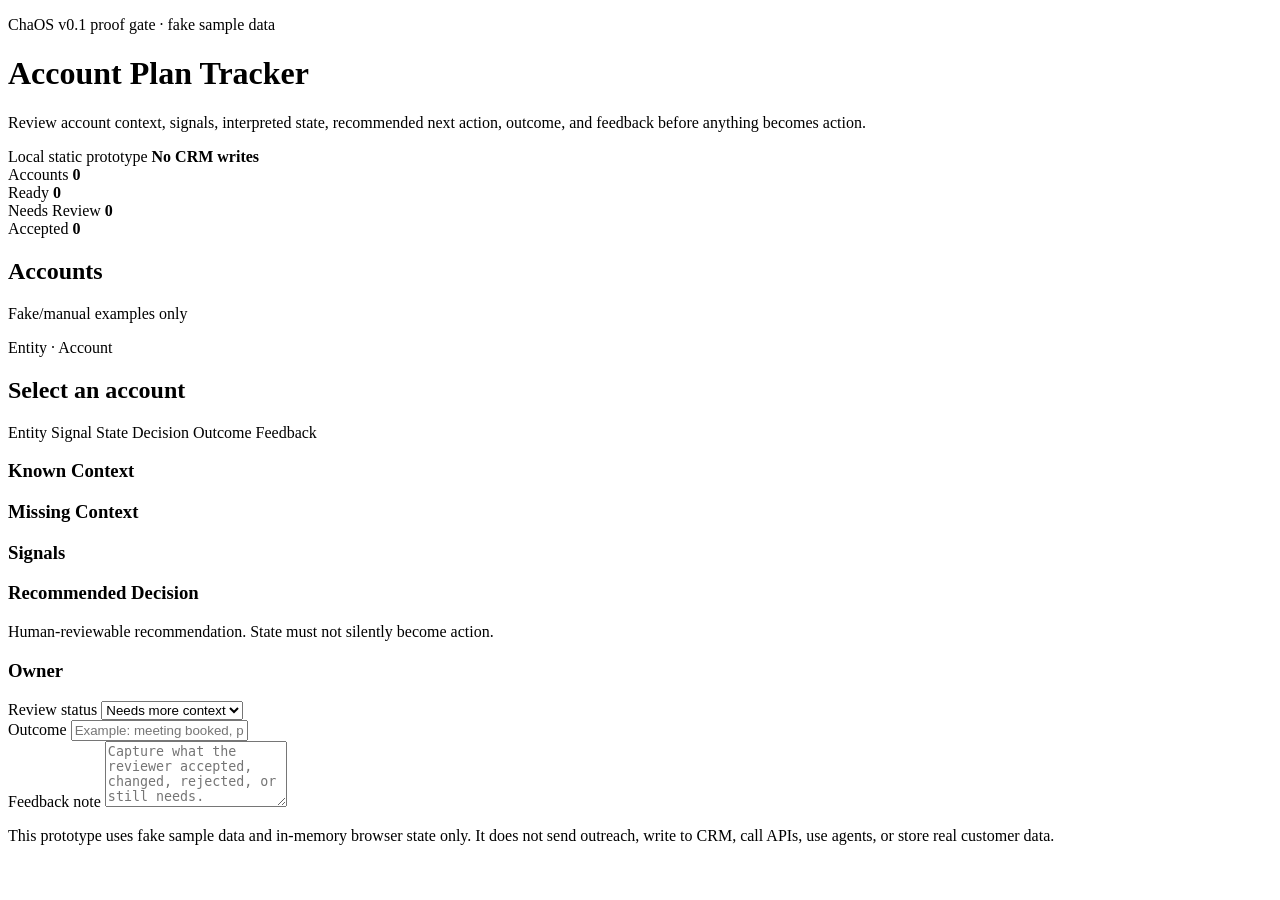
==== examples/proof-gates/account-plan-tracker/static-prototype/index.html @ 9bb61507 "Add Account Plan Tracker static prototype shell" ====
<!doctype html>
<html lang="en">
<head>
  <meta charset="utf-8">
  <meta name="viewport" content="width=device-width, initial-scale=1">
  <title>Account Plan Tracker Proof Prototype</title>
  <link rel="stylesheet" href="styles.css">
</head>
<body>
  <header class="topbar">
    <div>
      <p class="eyebrow">ChaOS v0.1 proof gate · fake sample data</p>
      <h1>Account Plan Tracker</h1>
      <p class="lede">Review account context, signals, interpreted state, recommended next action, outcome, and feedback before anything becomes action.</p>
    </div>
    <div class="proof-badge" aria-label="Prototype boundary">
      <span>Local static prototype</span>
      <strong>No CRM writes</strong>
    </div>
  </header>

  <main class="app-shell">
    <section class="summary-grid" aria-label="Account summary">
      <article class="summary-card">
        <span class="summary-label">Accounts</span>
        <strong id="accountCount">0</strong>
      </article>
      <article class="summary-card">
        <span class="summary-label">Ready</span>
        <strong id="readyCount">0</strong>
      </article>
      <article class="summary-card">
        <span class="summary-label">Needs Review</span>
        <strong id="reviewCount">0</strong>
      </article>
      <article class="summary-card">
        <span class="summary-label">Accepted</span>
        <strong id="acceptedCount">0</strong>
      </article>
    </section>

    <section class="workspace">
      <aside class="account-list" aria-label="Fake account list">
        <div class="section-heading">
          <h2>Accounts</h2>
          <p>Fake/manual examples only</p>
        </div>
        <div id="accountCards" class="account-cards"></div>
      </aside>

      <section class="detail-panel" aria-live="polite">
        <div class="detail-header">
          <div>
            <p class="eyebrow">Entity · Account</p>
            <h2 id="detailName">Select an account</h2>
            <p id="detailSegment" class="muted"></p>
          </div>
          <span id="detailState" class="state-pill"></span>
        </div>

        <div class="semantic-strip" aria-label="ChaOS semantic model">
          <span>Entity</span>
          <span>Signal</span>
          <span>State</span>
          <span>Decision</span>
          <span>Outcome</span>
          <span>Feedback</span>
        </div>

        <div class="detail-grid">
          <article class="panel-card">
            <h3>Known Context</h3>
            <ul id="knownContext"></ul>
          </article>
          <article class="panel-card warning-card">
            <h3>Missing Context</h3>
            <ul id="missingContext"></ul>
          </article>
          <article class="panel-card wide-card">
            <h3>Signals</h3>
            <div id="signals" class="signal-list"></div>
          </article>
          <article class="panel-card">
            <h3>Recommended Decision</h3>
            <p id="decision" class="decision-text"></p>
            <p class="guardrail">Human-reviewable recommendation. State must not silently become action.</p>
          </article>
          <article class="panel-card">
            <h3>Owner</h3>
            <p id="owner" class="owner-text"></p>
          </article>
        </div>

        <form class="review-form" id="reviewForm">
          <div class="form-row">
            <label for="reviewStatus">Review status</label>
            <select id="reviewStatus" name="reviewStatus">
              <option>Needs more context</option>
              <option>Accepted</option>
              <option>Revised</option>
              <option>Rejected</option>
              <option>Completed</option>
            </select>
          </div>
          <div class="form-row">
            <label for="outcome">Outcome</label>
            <input id="outcome" name="outcome" type="text" placeholder="Example: meeting booked, plan revised, no action yet">
          </div>
          <div class="form-row full-row">
            <label for="feedback">Feedback note</label>
            <textarea id="feedback" name="feedback" rows="4" placeholder="Capture what the reviewer accepted, changed, rejected, or still needs."></textarea>
          </div>
        </form>
      </section>
    </section>
  </main>

  <footer class="footer-note">
    <p>This prototype uses fake sample data and in-memory browser state only. It does not send outreach, write to CRM, call APIs, use agents, or store real customer data.</p>
  </footer>

  <script src="sample-data.js"></script>
  <script src="app.js"></script>
</body>
</html>
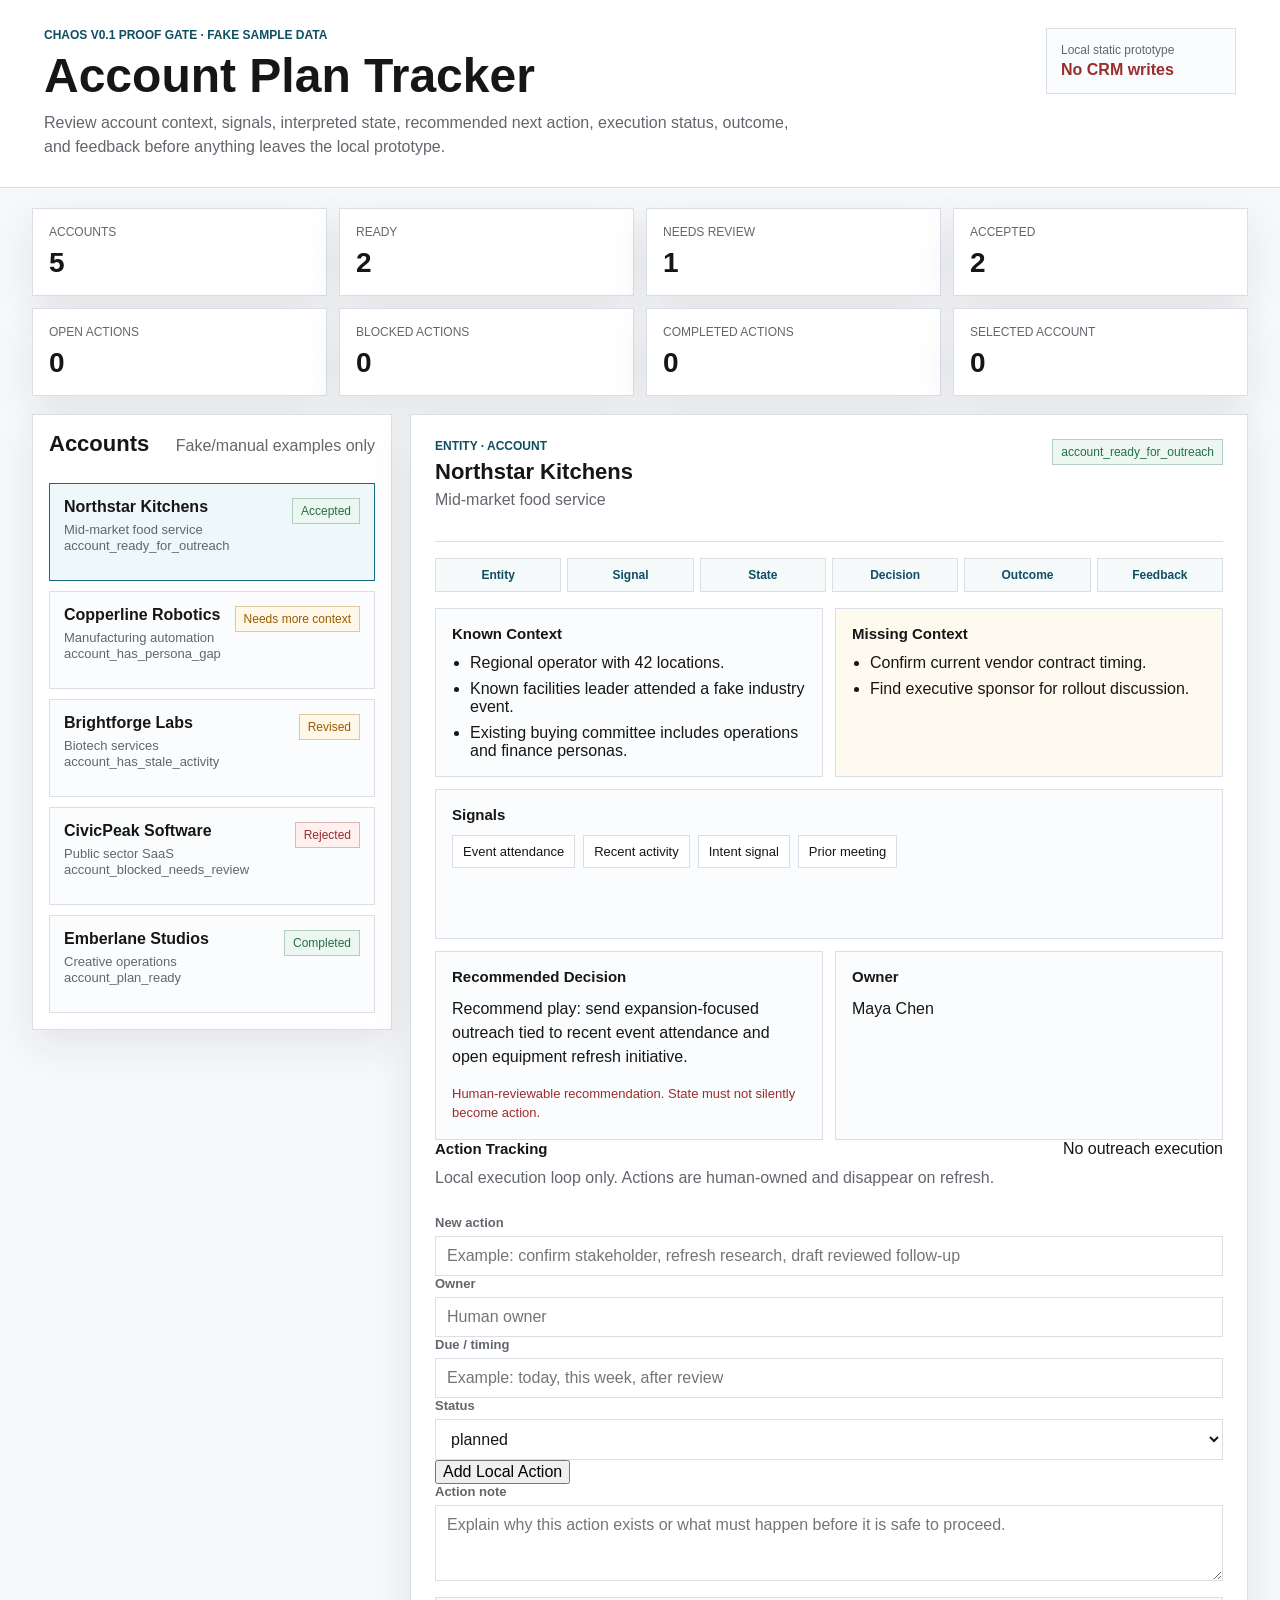
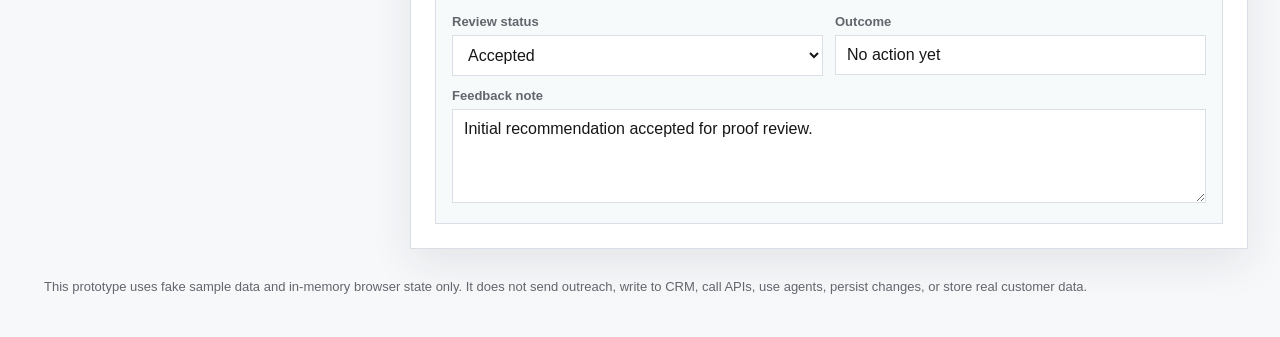
==== commit 8df27391: "Add action tracking UI loop" ====
--- a/examples/proof-gates/account-plan-tracker/static-prototype/index.html
+++ b/examples/proof-gates/account-plan-tracker/static-prototype/index.html
@@ -11,7 +11,7 @@
     <div>
       <p class="eyebrow">ChaOS v0.1 proof gate · fake sample data</p>
       <h1>Account Plan Tracker</h1>
-      <p class="lede">Review account context, signals, interpreted state, recommended next action, outcome, and feedback before anything becomes action.</p>
+      <p class="lede">Review account context, signals, interpreted state, recommended next action, execution status, outcome, and feedback before anything leaves the local prototype.</p>
     </div>
     <div class="proof-badge" aria-label="Prototype boundary">
       <span>Local static prototype</span>
@@ -36,6 +36,22 @@
       <article class="summary-card">
         <span class="summary-label">Accepted</span>
         <strong id="acceptedCount">0</strong>
+      </article>
+      <article class="summary-card">
+        <span class="summary-label">Open Actions</span>
+        <strong id="openActionCount">0</strong>
+      </article>
+      <article class="summary-card">
+        <span class="summary-label">Blocked Actions</span>
+        <strong id="blockedActionCount">0</strong>
+      </article>
+      <article class="summary-card">
+        <span class="summary-label">Completed Actions</span>
+        <strong id="completedActionCount">0</strong>
+      </article>
+      <article class="summary-card">
+        <span class="summary-label">Selected Account</span>
+        <strong id="selectedActionCount">0</strong>
       </article>
     </section>
 
@@ -91,6 +107,50 @@
           </article>
         </div>
 
+        <section class="action-panel" aria-label="Local action tracking">
+          <div class="section-heading action-heading">
+            <div>
+              <h3>Action Tracking</h3>
+              <p>Local execution loop only. Actions are human-owned and disappear on refresh.</p>
+            </div>
+            <span class="action-boundary">No outreach execution</span>
+          </div>
+
+          <div id="actionList" class="action-list"></div>
+
+          <form class="action-form" id="actionForm">
+            <div class="form-row full-row">
+              <label for="actionTitle">New action</label>
+              <input id="actionTitle" name="actionTitle" type="text" placeholder="Example: confirm stakeholder, refresh research, draft reviewed follow-up">
+            </div>
+            <div class="form-row">
+              <label for="actionOwner">Owner</label>
+              <input id="actionOwner" name="actionOwner" type="text" placeholder="Human owner">
+            </div>
+            <div class="form-row">
+              <label for="actionDue">Due / timing</label>
+              <input id="actionDue" name="actionDue" type="text" placeholder="Example: today, this week, after review">
+            </div>
+            <div class="form-row">
+              <label for="actionStatus">Status</label>
+              <select id="actionStatus" name="actionStatus">
+                <option value="planned">planned</option>
+                <option value="in_progress">in_progress</option>
+                <option value="blocked">blocked</option>
+                <option value="completed">completed</option>
+                <option value="deferred">deferred</option>
+              </select>
+            </div>
+            <div class="form-row action-submit-row">
+              <button type="submit">Add Local Action</button>
+            </div>
+            <div class="form-row full-row">
+              <label for="actionNote">Action note</label>
+              <textarea id="actionNote" name="actionNote" rows="3" placeholder="Explain why this action exists or what must happen before it is safe to proceed."></textarea>
+            </div>
+          </form>
+        </section>
+
         <form class="review-form" id="reviewForm">
           <div class="form-row">
             <label for="reviewStatus">Review status</label>
@@ -116,7 +176,7 @@
   </main>
 
   <footer class="footer-note">
-    <p>This prototype uses fake sample data and in-memory browser state only. It does not send outreach, write to CRM, call APIs, use agents, or store real customer data.</p>
+    <p>This prototype uses fake sample data and in-memory browser state only. It does not send outreach, write to CRM, call APIs, use agents, persist changes, or store real customer data.</p>
   </footer>
 
   <script src="sample-data.js"></script>
--- a/examples/proof-gates/account-plan-tracker/static-prototype/styles.css
+++ b/examples/proof-gates/account-plan-tracker/static-prototype/styles.css
@@ -0,0 +1,415 @@
+:root {
+  color-scheme: light;
+  --ink: #161616;
+  --muted: #62666d;
+  --line: #d9dee7;
+  --paper: #f7f8fa;
+  --panel: #ffffff;
+  --accent: #176b87;
+  --accent-dark: #0f4f63;
+  --ok: #256f4a;
+  --warn: #9a5b00;
+  --risk: #9a2d2d;
+  --shadow: 0 14px 40px rgba(23, 35, 49, 0.09);
+}
+
+* {
+  box-sizing: border-box;
+}
+
+body {
+  margin: 0;
+  font-family: Arial, Helvetica, sans-serif;
+  color: var(--ink);
+  background: var(--paper);
+}
+
+button,
+input,
+select,
+textarea {
+  font: inherit;
+}
+
+.topbar {
+  display: flex;
+  justify-content: space-between;
+  gap: 24px;
+  padding: 28px clamp(16px, 4vw, 44px);
+  border-bottom: 1px solid var(--line);
+  background: var(--panel);
+}
+
+h1,
+h2,
+h3,
+p {
+  margin-top: 0;
+}
+
+h1 {
+  margin-bottom: 8px;
+  font-size: clamp(30px, 4vw, 48px);
+  letter-spacing: 0;
+}
+
+h2 {
+  margin-bottom: 6px;
+  font-size: 22px;
+  letter-spacing: 0;
+}
+
+h3 {
+  margin-bottom: 12px;
+  font-size: 15px;
+  letter-spacing: 0;
+}
+
+.lede {
+  max-width: 760px;
+  margin-bottom: 0;
+  color: var(--muted);
+  line-height: 1.5;
+}
+
+.eyebrow {
+  margin-bottom: 6px;
+  color: var(--accent-dark);
+  font-size: 12px;
+  font-weight: 700;
+  letter-spacing: 0;
+  text-transform: uppercase;
+}
+
+.proof-badge {
+  align-self: flex-start;
+  min-width: 190px;
+  padding: 14px;
+  border: 1px solid var(--line);
+  background: #fbfcfd;
+}
+
+.proof-badge span,
+.proof-badge strong {
+  display: block;
+}
+
+.proof-badge span {
+  color: var(--muted);
+  font-size: 12px;
+}
+
+.proof-badge strong {
+  margin-top: 4px;
+  color: var(--risk);
+}
+
+.app-shell {
+  padding: 20px clamp(12px, 3vw, 32px) 28px;
+}
+
+.summary-grid {
+  display: grid;
+  grid-template-columns: repeat(4, minmax(0, 1fr));
+  gap: 12px;
+  margin-bottom: 18px;
+}
+
+.summary-card {
+  min-height: 82px;
+  padding: 16px;
+  border: 1px solid var(--line);
+  background: var(--panel);
+  box-shadow: var(--shadow);
+}
+
+.summary-label {
+  display: block;
+  margin-bottom: 8px;
+  color: var(--muted);
+  font-size: 12px;
+  text-transform: uppercase;
+}
+
+.summary-card strong {
+  font-size: 28px;
+}
+
+.workspace {
+  display: grid;
+  grid-template-columns: minmax(260px, 360px) minmax(0, 1fr);
+  gap: 18px;
+  align-items: start;
+}
+
+.account-list,
+.detail-panel {
+  border: 1px solid var(--line);
+  background: var(--panel);
+  box-shadow: var(--shadow);
+}
+
+.account-list {
+  padding: 16px;
+}
+
+.section-heading {
+  display: flex;
+  justify-content: space-between;
+  gap: 12px;
+  align-items: baseline;
+  margin-bottom: 12px;
+}
+
+.section-heading p,
+.muted {
+  color: var(--muted);
+}
+
+.account-cards {
+  display: grid;
+  gap: 10px;
+}
+
+.account-card {
+  width: 100%;
+  padding: 14px;
+  border: 1px solid var(--line);
+  background: #fbfcfd;
+  color: var(--ink);
+  text-align: left;
+  cursor: pointer;
+}
+
+.account-card:hover,
+.account-card:focus {
+  border-color: var(--accent);
+  outline: 2px solid rgba(23, 107, 135, 0.18);
+  outline-offset: 0;
+}
+
+.account-card.active {
+  border-color: var(--accent);
+  background: #eef7fa;
+}
+
+.card-top {
+  display: flex;
+  justify-content: space-between;
+  gap: 10px;
+  align-items: flex-start;
+}
+
+.card-name {
+  display: block;
+  margin-bottom: 4px;
+  font-weight: 700;
+}
+
+.card-meta {
+  color: var(--muted);
+  font-size: 13px;
+}
+
+.state-pill,
+.review-pill {
+  display: inline-flex;
+  max-width: 100%;
+  padding: 5px 8px;
+  border: 1px solid var(--line);
+  background: #f3f5f7;
+  color: var(--muted);
+  font-size: 12px;
+  white-space: normal;
+}
+
+.state-pill.ready,
+.review-pill.accepted,
+.review-pill.completed {
+  border-color: rgba(37, 111, 74, 0.3);
+  background: #edf7f1;
+  color: var(--ok);
+}
+
+.state-pill.review,
+.review-pill.needs {
+  border-color: rgba(154, 91, 0, 0.3);
+  background: #fff7e8;
+  color: var(--warn);
+}
+
+.state-pill.blocked,
+.review-pill.rejected {
+  border-color: rgba(154, 45, 45, 0.3);
+  background: #fff0f0;
+  color: var(--risk);
+}
+
+.detail-panel {
+  min-height: 680px;
+  padding: clamp(16px, 3vw, 24px);
+}
+
+.detail-header {
+  display: flex;
+  justify-content: space-between;
+  gap: 16px;
+  align-items: flex-start;
+  padding-bottom: 16px;
+  border-bottom: 1px solid var(--line);
+}
+
+.semantic-strip {
+  display: grid;
+  grid-template-columns: repeat(6, minmax(0, 1fr));
+  gap: 6px;
+  margin: 16px 0;
+}
+
+.semantic-strip span {
+  min-height: 34px;
+  display: grid;
+  place-items: center;
+  border: 1px solid var(--line);
+  background: #f7fafb;
+  color: var(--accent-dark);
+  font-size: 12px;
+  font-weight: 700;
+}
+
+.detail-grid {
+  display: grid;
+  grid-template-columns: repeat(2, minmax(0, 1fr));
+  gap: 12px;
+}
+
+.panel-card {
+  min-height: 150px;
+  padding: 16px;
+  border: 1px solid var(--line);
+  background: #fbfcfd;
+}
+
+.wide-card,
+.full-row {
+  grid-column: 1 / -1;
+}
+
+.warning-card {
+  background: #fffaf0;
+}
+
+ul {
+  margin: 0;
+  padding-left: 18px;
+}
+
+li + li {
+  margin-top: 8px;
+}
+
+.signal-list {
+  display: flex;
+  flex-wrap: wrap;
+  gap: 8px;
+}
+
+.signal-chip {
+  padding: 8px 10px;
+  border: 1px solid var(--line);
+  background: #ffffff;
+  color: var(--ink);
+  font-size: 13px;
+}
+
+.decision-text,
+.owner-text {
+  line-height: 1.5;
+}
+
+.guardrail {
+  margin: 14px 0 0;
+  color: var(--risk);
+  font-size: 13px;
+  line-height: 1.45;
+}
+
+.review-form {
+  display: grid;
+  grid-template-columns: repeat(2, minmax(0, 1fr));
+  gap: 12px;
+  margin-top: 12px;
+  padding: 16px;
+  border: 1px solid var(--line);
+  background: #f7fafb;
+}
+
+.form-row label {
+  display: block;
+  margin-bottom: 6px;
+  color: var(--muted);
+  font-size: 13px;
+  font-weight: 700;
+}
+
+select,
+input,
+textarea {
+  width: 100%;
+  border: 1px solid var(--line);
+  padding: 10px 11px;
+  background: #ffffff;
+  color: var(--ink);
+}
+
+textarea {
+  resize: vertical;
+}
+
+.footer-note {
+  padding: 0 clamp(16px, 4vw, 44px) 28px;
+  color: var(--muted);
+  font-size: 13px;
+  line-height: 1.5;
+}
+
+@media (max-width: 900px) {
+  .topbar,
+  .detail-header {
+    display: block;
+  }
+
+  .proof-badge {
+    margin-top: 16px;
+  }
+
+  .summary-grid {
+    grid-template-columns: repeat(2, minmax(0, 1fr));
+  }
+
+  .workspace {
+    grid-template-columns: 1fr;
+  }
+
+  .account-cards {
+    grid-template-columns: repeat(2, minmax(0, 1fr));
+  }
+}
+
+@media (max-width: 620px) {
+  .summary-grid,
+  .account-cards,
+  .detail-grid,
+  .review-form,
+  .semantic-strip {
+    grid-template-columns: 1fr;
+  }
+
+  .topbar {
+    padding-top: 20px;
+  }
+
+  .detail-panel {
+    min-height: auto;
+  }
+}
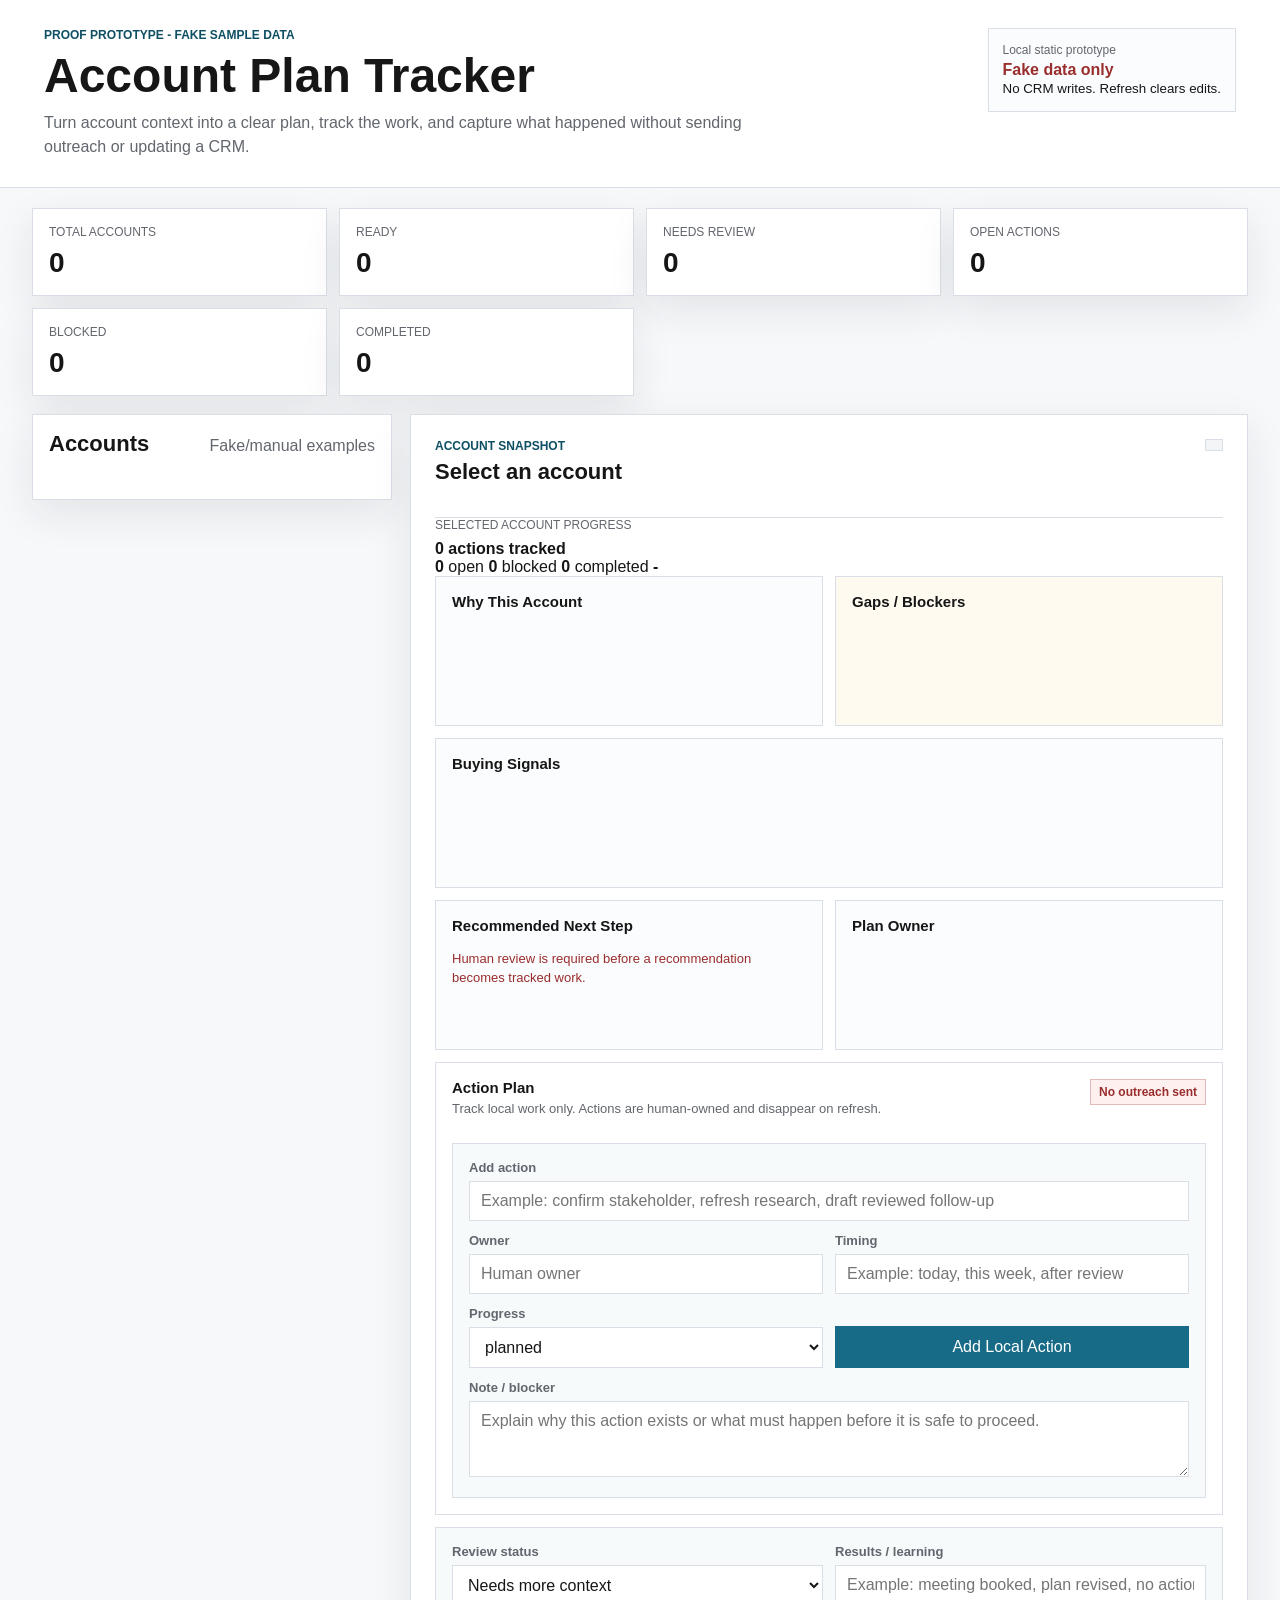
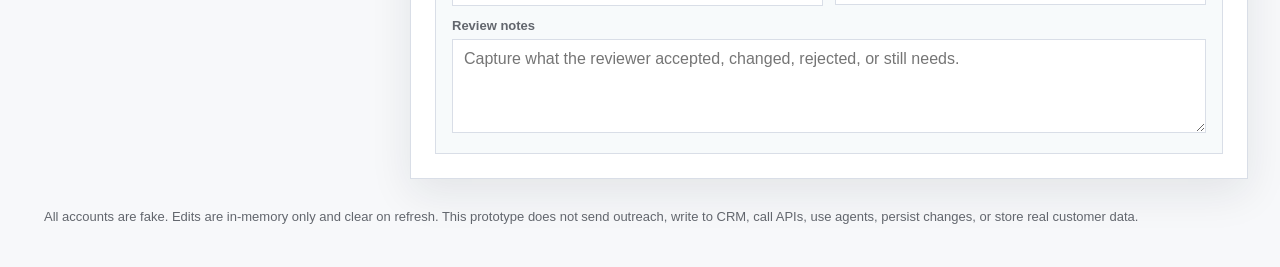
==== commit d45c9cb2: "Replace framework UI labels with account planning language" ====
--- a/examples/proof-gates/account-plan-tracker/static-prototype/index.html
+++ b/examples/proof-gates/account-plan-tracker/static-prototype/index.html
@@ -9,20 +9,21 @@
 <body>
   <header class="topbar">
     <div>
-      <p class="eyebrow">ChaOS v0.1 proof gate · fake sample data</p>
+      <p class="eyebrow">Proof prototype - fake sample data</p>
       <h1>Account Plan Tracker</h1>
-      <p class="lede">Review account context, signals, interpreted state, recommended next action, execution status, outcome, and feedback before anything leaves the local prototype.</p>
+      <p class="lede">Turn account context into a clear plan, track the work, and capture what happened without sending outreach or updating a CRM.</p>
     </div>
     <div class="proof-badge" aria-label="Prototype boundary">
       <span>Local static prototype</span>
-      <strong>No CRM writes</strong>
+      <strong>Fake data only</strong>
+      <small>No CRM writes. Refresh clears edits.</small>
     </div>
   </header>
 
   <main class="app-shell">
-    <section class="summary-grid" aria-label="Account summary">
+    <section class="summary-grid" aria-label="Plan summary">
       <article class="summary-card">
-        <span class="summary-label">Accounts</span>
+        <span class="summary-label">Total Accounts</span>
         <strong id="accountCount">0</strong>
       </article>
       <article class="summary-card">
@@ -34,32 +35,24 @@
         <strong id="reviewCount">0</strong>
       </article>
       <article class="summary-card">
-        <span class="summary-label">Accepted</span>
-        <strong id="acceptedCount">0</strong>
-      </article>
-      <article class="summary-card">
         <span class="summary-label">Open Actions</span>
         <strong id="openActionCount">0</strong>
       </article>
       <article class="summary-card">
-        <span class="summary-label">Blocked Actions</span>
+        <span class="summary-label">Blocked</span>
         <strong id="blockedActionCount">0</strong>
       </article>
       <article class="summary-card">
-        <span class="summary-label">Completed Actions</span>
+        <span class="summary-label">Completed</span>
         <strong id="completedActionCount">0</strong>
-      </article>
-      <article class="summary-card">
-        <span class="summary-label">Selected Account</span>
-        <strong id="selectedActionCount">0</strong>
       </article>
     </section>
 
     <section class="workspace">
-      <aside class="account-list" aria-label="Fake account list">
+      <aside class="account-list" aria-label="Account list">
         <div class="section-heading">
           <h2>Accounts</h2>
-          <p>Fake/manual examples only</p>
+          <p>Fake/manual examples</p>
         </div>
         <div id="accountCards" class="account-cards"></div>
       </aside>
@@ -67,60 +60,64 @@
       <section class="detail-panel" aria-live="polite">
         <div class="detail-header">
           <div>
-            <p class="eyebrow">Entity · Account</p>
+            <p class="eyebrow">Account Snapshot</p>
             <h2 id="detailName">Select an account</h2>
             <p id="detailSegment" class="muted"></p>
           </div>
           <span id="detailState" class="state-pill"></span>
         </div>
 
-        <div class="semantic-strip" aria-label="ChaOS semantic model">
-          <span>Entity</span>
-          <span>Signal</span>
-          <span>State</span>
-          <span>Decision</span>
-          <span>Outcome</span>
-          <span>Feedback</span>
-        </div>
+        <section class="progress-panel" aria-label="Selected account progress">
+          <div>
+            <span class="summary-label">Selected Account Progress</span>
+            <strong id="progressHeadline">0 actions tracked</strong>
+          </div>
+          <div class="progress-metrics">
+            <span><strong id="selectedOpenCount">0</strong> open</span>
+            <span><strong id="selectedBlockedCount">0</strong> blocked</span>
+            <span><strong id="selectedCompletedCount">0</strong> completed</span>
+            <span><strong id="selectedReviewStatus">-</strong></span>
+          </div>
+        </section>
 
         <div class="detail-grid">
           <article class="panel-card">
-            <h3>Known Context</h3>
+            <h3>Why This Account</h3>
             <ul id="knownContext"></ul>
           </article>
           <article class="panel-card warning-card">
-            <h3>Missing Context</h3>
+            <h3>Gaps / Blockers</h3>
             <ul id="missingContext"></ul>
           </article>
           <article class="panel-card wide-card">
-            <h3>Signals</h3>
+            <h3>Buying Signals</h3>
             <div id="signals" class="signal-list"></div>
           </article>
           <article class="panel-card">
-            <h3>Recommended Decision</h3>
+            <h3>Recommended Next Step</h3>
             <p id="decision" class="decision-text"></p>
-            <p class="guardrail">Human-reviewable recommendation. State must not silently become action.</p>
+            <p class="guardrail">Human review is required before a recommendation becomes tracked work.</p>
           </article>
           <article class="panel-card">
-            <h3>Owner</h3>
+            <h3>Plan Owner</h3>
             <p id="owner" class="owner-text"></p>
           </article>
         </div>
 
-        <section class="action-panel" aria-label="Local action tracking">
+        <section class="action-panel" aria-label="Action plan tracking">
           <div class="section-heading action-heading">
             <div>
-              <h3>Action Tracking</h3>
-              <p>Local execution loop only. Actions are human-owned and disappear on refresh.</p>
+              <h3>Action Plan</h3>
+              <p>Track local work only. Actions are human-owned and disappear on refresh.</p>
             </div>
-            <span class="action-boundary">No outreach execution</span>
+            <span class="action-boundary">No outreach sent</span>
           </div>
 
           <div id="actionList" class="action-list"></div>
 
           <form class="action-form" id="actionForm">
             <div class="form-row full-row">
-              <label for="actionTitle">New action</label>
+              <label for="actionTitle">Add action</label>
               <input id="actionTitle" name="actionTitle" type="text" placeholder="Example: confirm stakeholder, refresh research, draft reviewed follow-up">
             </div>
             <div class="form-row">
@@ -128,11 +125,11 @@
               <input id="actionOwner" name="actionOwner" type="text" placeholder="Human owner">
             </div>
             <div class="form-row">
-              <label for="actionDue">Due / timing</label>
+              <label for="actionDue">Timing</label>
               <input id="actionDue" name="actionDue" type="text" placeholder="Example: today, this week, after review">
             </div>
             <div class="form-row">
-              <label for="actionStatus">Status</label>
+              <label for="actionStatus">Progress</label>
               <select id="actionStatus" name="actionStatus">
                 <option value="planned">planned</option>
                 <option value="in_progress">in_progress</option>
@@ -145,7 +142,7 @@
               <button type="submit">Add Local Action</button>
             </div>
             <div class="form-row full-row">
-              <label for="actionNote">Action note</label>
+              <label for="actionNote">Note / blocker</label>
               <textarea id="actionNote" name="actionNote" rows="3" placeholder="Explain why this action exists or what must happen before it is safe to proceed."></textarea>
             </div>
           </form>
@@ -163,11 +160,11 @@
             </select>
           </div>
           <div class="form-row">
-            <label for="outcome">Outcome</label>
+            <label for="outcome">Results / learning</label>
             <input id="outcome" name="outcome" type="text" placeholder="Example: meeting booked, plan revised, no action yet">
           </div>
           <div class="form-row full-row">
-            <label for="feedback">Feedback note</label>
+            <label for="feedback">Review notes</label>
             <textarea id="feedback" name="feedback" rows="4" placeholder="Capture what the reviewer accepted, changed, rejected, or still needs."></textarea>
           </div>
         </form>
@@ -176,7 +173,7 @@
   </main>
 
   <footer class="footer-note">
-    <p>This prototype uses fake sample data and in-memory browser state only. It does not send outreach, write to CRM, call APIs, use agents, persist changes, or store real customer data.</p>
+    <p>All accounts are fake. Edits are in-memory only and clear on refresh. This prototype does not send outreach, write to CRM, call APIs, use agents, persist changes, or store real customer data.</p>
   </footer>
 
   <script src="sample-data.js"></script>
--- a/examples/proof-gates/account-plan-tracker/static-prototype/styles.css
+++ b/examples/proof-gates/account-plan-tracker/static-prototype/styles.css
@@ -31,6 +31,20 @@
   font: inherit;
 }
 
+button {
+  border: 1px solid var(--accent);
+  background: var(--accent);
+  color: #ffffff;
+  cursor: pointer;
+}
+
+button:hover,
+button:focus {
+  background: var(--accent-dark);
+  outline: 2px solid rgba(23, 107, 135, 0.2);
+  outline-offset: 1px;
+}
+
 .topbar {
   display: flex;
   justify-content: space-between;
@@ -43,6 +57,7 @@
 h1,
 h2,
 h3,
+h4,
 p {
   margin-top: 0;
 }
@@ -61,6 +76,12 @@
 
 h3 {
   margin-bottom: 12px;
+  font-size: 15px;
+  letter-spacing: 0;
+}
+
+h4 {
+  margin-bottom: 5px;
   font-size: 15px;
   letter-spacing: 0;
 }
@@ -207,12 +228,16 @@
 }
 
 .card-meta {
-  color: var(--muted);
-  font-size: 13px;
+  margin: 8px 0 0;
+  color: var(--muted);
+  font-size: 13px;
+  line-height: 1.35;
 }
 
 .state-pill,
-.review-pill {
+.review-pill,
+.action-pill,
+.action-boundary {
   display: inline-flex;
   max-width: 100%;
   padding: 5px 8px;
@@ -225,24 +250,40 @@
 
 .state-pill.ready,
 .review-pill.accepted,
-.review-pill.completed {
+.review-pill.completed,
+.action-pill.completed {
   border-color: rgba(37, 111, 74, 0.3);
   background: #edf7f1;
   color: var(--ok);
 }
 
 .state-pill.review,
-.review-pill.needs {
+.review-pill.needs,
+.action-pill.planned {
   border-color: rgba(154, 91, 0, 0.3);
   background: #fff7e8;
   color: var(--warn);
 }
 
 .state-pill.blocked,
-.review-pill.rejected {
+.review-pill.rejected,
+.action-pill.blocked {
   border-color: rgba(154, 45, 45, 0.3);
   background: #fff0f0;
   color: var(--risk);
+}
+
+.action-pill.active {
+  border-color: rgba(23, 107, 135, 0.35);
+  background: #eef7fa;
+  color: var(--accent-dark);
+}
+
+.action-boundary {
+  border-color: rgba(154, 45, 45, 0.28);
+  background: #fff0f0;
+  color: var(--risk);
+  font-weight: 700;
 }
 
 .detail-panel {
@@ -283,11 +324,15 @@
   gap: 12px;
 }
 
+.panel-card,
+.action-panel {
+  padding: 16px;
+  border: 1px solid var(--line);
+  background: #fbfcfd;
+}
+
 .panel-card {
   min-height: 150px;
-  padding: 16px;
-  border: 1px solid var(--line);
-  background: #fbfcfd;
 }
 
 .wide-card,
@@ -334,14 +379,88 @@
   line-height: 1.45;
 }
 
+.action-panel {
+  margin-top: 12px;
+  background: #ffffff;
+}
+
+.action-heading {
+  align-items: flex-start;
+}
+
+.action-heading h3 {
+  margin-bottom: 4px;
+}
+
+.action-heading p {
+  margin-bottom: 0;
+  font-size: 13px;
+  line-height: 1.45;
+}
+
+.action-list {
+  display: grid;
+  gap: 10px;
+}
+
+.action-card {
+  padding: 14px;
+  border: 1px solid var(--line);
+  background: #fbfcfd;
+}
+
+.action-card-header {
+  display: flex;
+  justify-content: space-between;
+  gap: 12px;
+  align-items: flex-start;
+  margin-bottom: 12px;
+}
+
+.action-controls,
+.action-form,
 .review-form {
   display: grid;
   grid-template-columns: repeat(2, minmax(0, 1fr));
   gap: 12px;
+}
+
+.action-controls {
+  grid-template-columns: minmax(140px, 0.8fr) repeat(2, minmax(0, 1fr));
+  margin-bottom: 12px;
+}
+
+.action-controls label,
+.action-note-label {
+  display: block;
+}
+
+.action-controls span,
+.action-note-label span {
+  display: block;
+  margin-bottom: 6px;
+  color: var(--muted);
+  font-size: 13px;
+  font-weight: 700;
+}
+
+.action-form,
+.review-form {
   margin-top: 12px;
   padding: 16px;
   border: 1px solid var(--line);
   background: #f7fafb;
+}
+
+.action-submit-row {
+  display: flex;
+  align-items: end;
+}
+
+.action-submit-row button {
+  width: 100%;
+  min-height: 42px;
+  padding: 10px 12px;
 }
 
 .form-row label {
@@ -373,6 +492,16 @@
   line-height: 1.5;
 }
 
+@media (max-width: 980px) {
+  .summary-grid {
+    grid-template-columns: repeat(2, minmax(0, 1fr));
+  }
+
+  .action-controls {
+    grid-template-columns: 1fr;
+  }
+}
+
 @media (max-width: 900px) {
   .topbar,
   .detail-header {
@@ -381,10 +510,6 @@
 
   .proof-badge {
     margin-top: 16px;
-  }
-
-  .summary-grid {
-    grid-template-columns: repeat(2, minmax(0, 1fr));
   }
 
   .workspace {
@@ -401,6 +526,7 @@
   .account-cards,
   .detail-grid,
   .review-form,
+  .action-form,
   .semantic-strip {
     grid-template-columns: 1fr;
   }
@@ -412,4 +538,14 @@
   .detail-panel {
     min-height: auto;
   }
-}
+
+  .section-heading,
+  .action-card-header {
+    display: block;
+  }
+
+  .action-boundary,
+  .action-pill {
+    margin-top: 8px;
+  }
+}
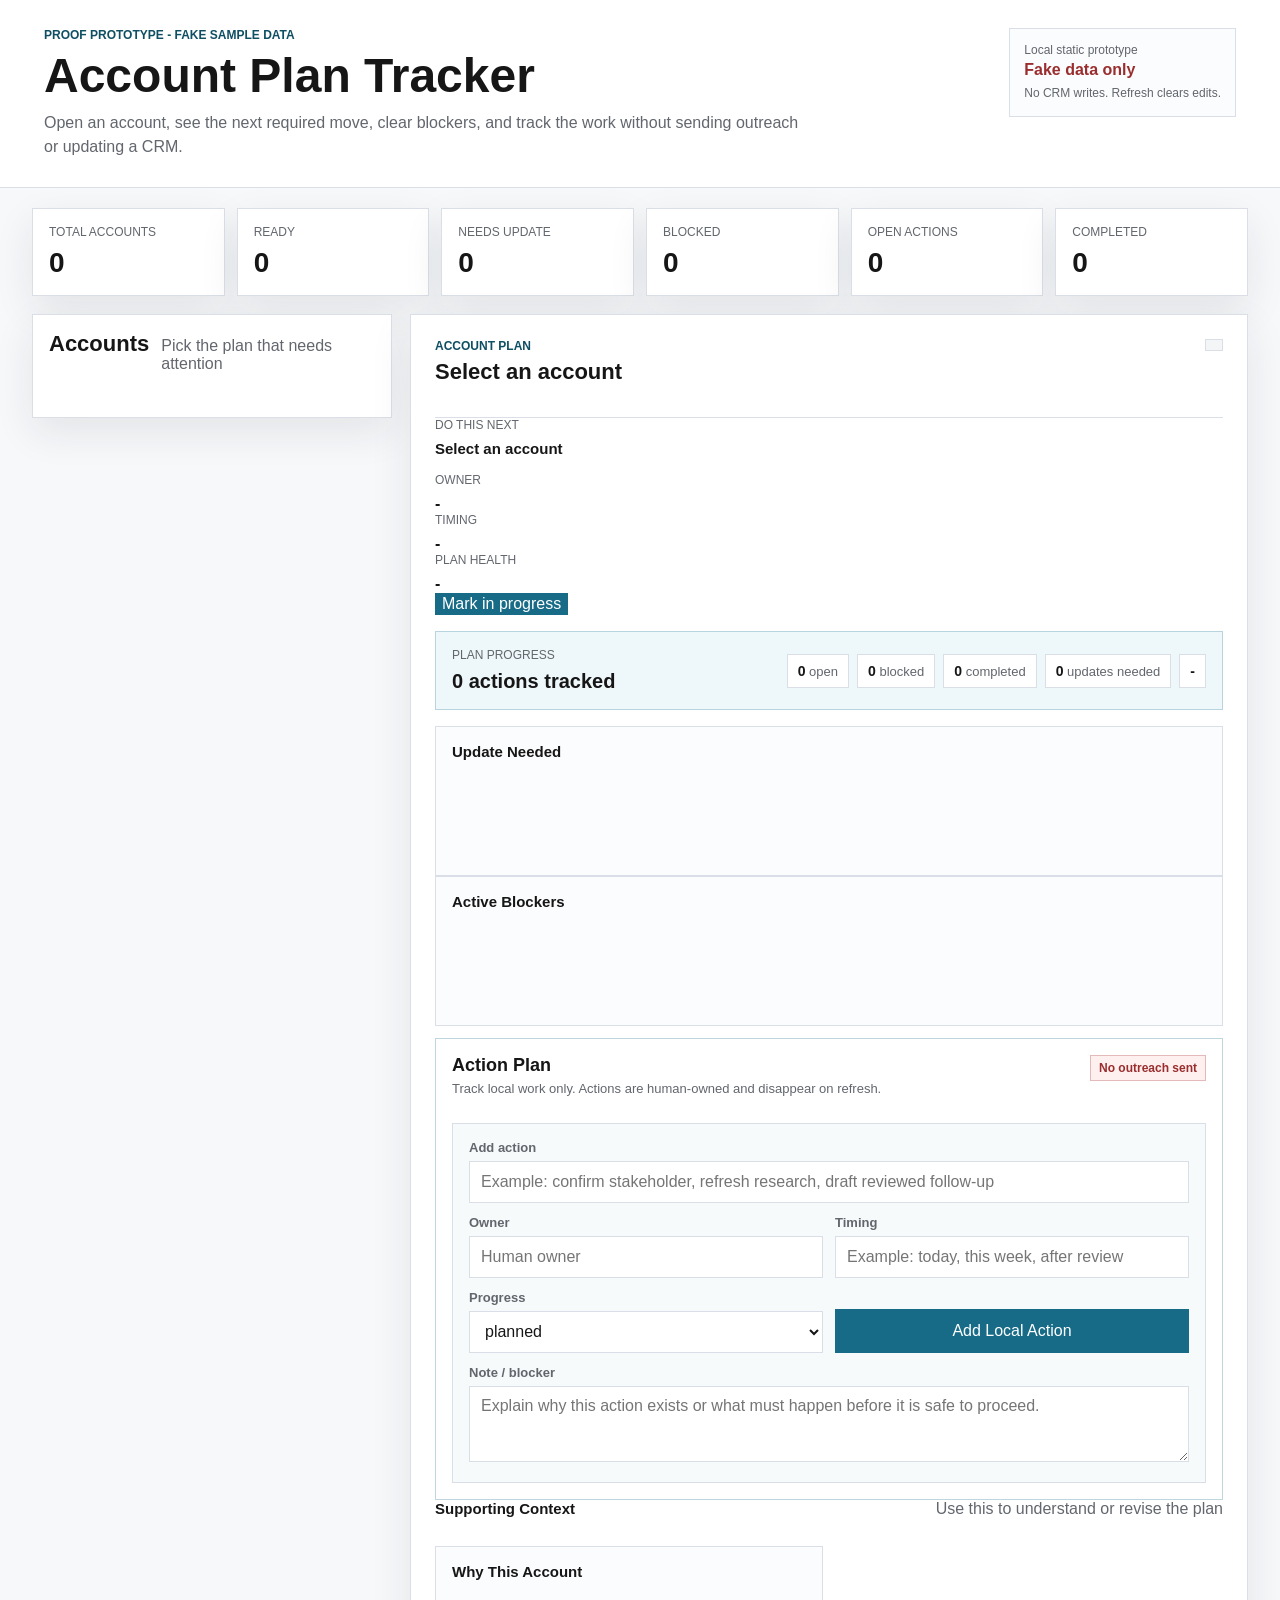
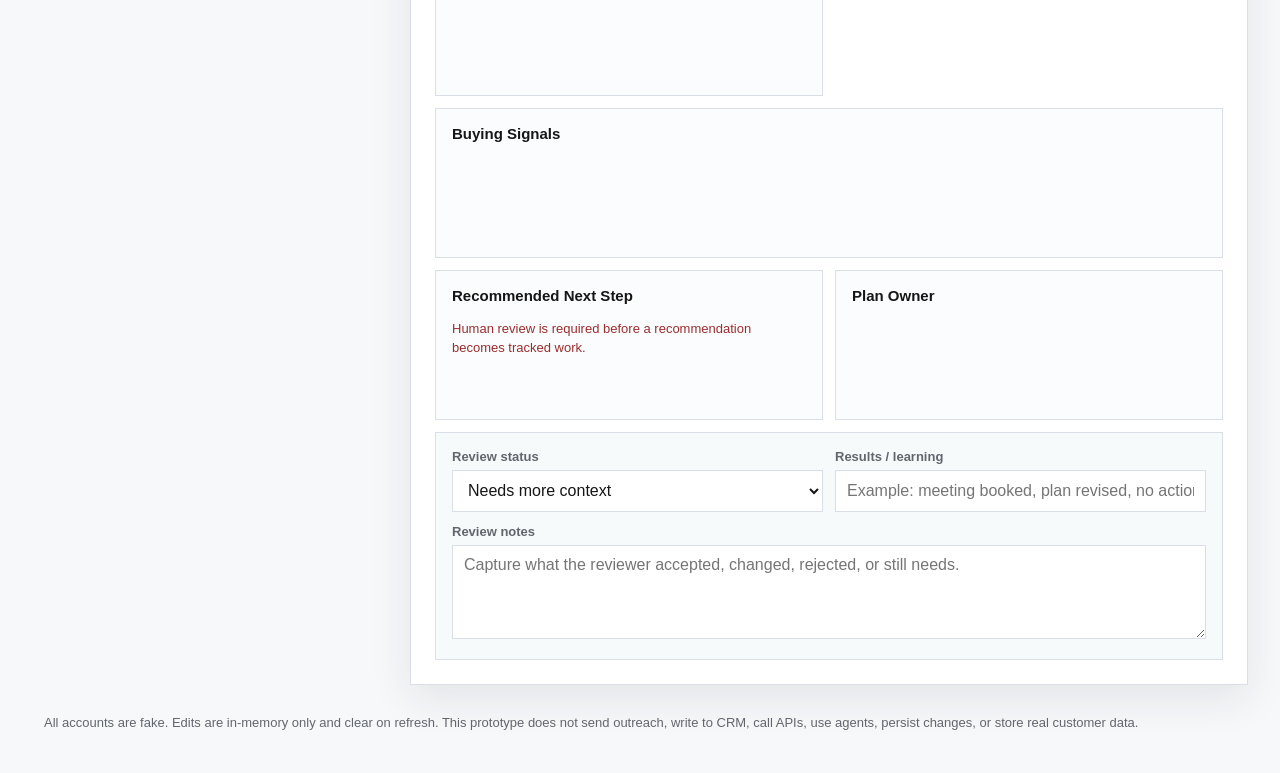
==== commit 0ebacc03: "Add guided workflow UI structure" ====
--- a/examples/proof-gates/account-plan-tracker/static-prototype/index.html
+++ b/examples/proof-gates/account-plan-tracker/static-prototype/index.html
@@ -11,7 +11,7 @@
     <div>
       <p class="eyebrow">Proof prototype - fake sample data</p>
       <h1>Account Plan Tracker</h1>
-      <p class="lede">Turn account context into a clear plan, track the work, and capture what happened without sending outreach or updating a CRM.</p>
+      <p class="lede">Open an account, see the next required move, clear blockers, and track the work without sending outreach or updating a CRM.</p>
     </div>
     <div class="proof-badge" aria-label="Prototype boundary">
       <span>Local static prototype</span>
@@ -31,16 +31,16 @@
         <strong id="readyCount">0</strong>
       </article>
       <article class="summary-card">
-        <span class="summary-label">Needs Review</span>
-        <strong id="reviewCount">0</strong>
+        <span class="summary-label">Needs Update</span>
+        <strong id="needsUpdateCount">0</strong>
+      </article>
+      <article class="summary-card">
+        <span class="summary-label">Blocked</span>
+        <strong id="blockedAccountCount">0</strong>
       </article>
       <article class="summary-card">
         <span class="summary-label">Open Actions</span>
         <strong id="openActionCount">0</strong>
-      </article>
-      <article class="summary-card">
-        <span class="summary-label">Blocked</span>
-        <strong id="blockedActionCount">0</strong>
       </article>
       <article class="summary-card">
         <span class="summary-label">Completed</span>
@@ -52,7 +52,7 @@
       <aside class="account-list" aria-label="Account list">
         <div class="section-heading">
           <h2>Accounts</h2>
-          <p>Fake/manual examples</p>
+          <p>Pick the plan that needs attention</p>
         </div>
         <div id="accountCards" class="account-cards"></div>
       </aside>
@@ -60,49 +60,60 @@
       <section class="detail-panel" aria-live="polite">
         <div class="detail-header">
           <div>
-            <p class="eyebrow">Account Snapshot</p>
+            <p class="eyebrow">Account Plan</p>
             <h2 id="detailName">Select an account</h2>
             <p id="detailSegment" class="muted"></p>
           </div>
-          <span id="detailState" class="state-pill"></span>
+          <span id="detailHealth" class="state-pill"></span>
         </div>
 
-        <section class="progress-panel" aria-label="Selected account progress">
+        <section class="next-move-panel" aria-label="Do this next">
+          <div class="next-move-main">
+            <span class="summary-label">Do This Next</span>
+            <h3 id="nextMoveTitle">Select an account</h3>
+            <p id="nextMoveReason" class="next-move-reason"></p>
+          </div>
+          <div class="next-move-meta">
+            <div>
+              <span class="summary-label">Owner</span>
+              <strong id="nextMoveOwner">-</strong>
+            </div>
+            <div>
+              <span class="summary-label">Timing</span>
+              <strong id="nextMoveTiming">-</strong>
+            </div>
+            <div>
+              <span class="summary-label">Plan Health</span>
+              <strong id="nextMoveHealth">-</strong>
+            </div>
+            <button id="primaryActionButton" type="button">Mark in progress</button>
+          </div>
+        </section>
+
+        <section class="progress-panel" aria-label="Plan progress">
           <div>
-            <span class="summary-label">Selected Account Progress</span>
+            <span class="summary-label">Plan Progress</span>
             <strong id="progressHeadline">0 actions tracked</strong>
           </div>
           <div class="progress-metrics">
             <span><strong id="selectedOpenCount">0</strong> open</span>
             <span><strong id="selectedBlockedCount">0</strong> blocked</span>
             <span><strong id="selectedCompletedCount">0</strong> completed</span>
+            <span><strong id="selectedUpdateCount">0</strong> updates needed</span>
             <span><strong id="selectedReviewStatus">-</strong></span>
           </div>
         </section>
 
-        <div class="detail-grid">
-          <article class="panel-card">
-            <h3>Why This Account</h3>
-            <ul id="knownContext"></ul>
+        <section class="workflow-grid" aria-label="Plan management">
+          <article class="panel-card update-panel">
+            <h3>Update Needed</h3>
+            <div id="updateNeededList" class="checklist"></div>
           </article>
-          <article class="panel-card warning-card">
-            <h3>Gaps / Blockers</h3>
-            <ul id="missingContext"></ul>
+          <article class="panel-card blocker-panel">
+            <h3>Active Blockers</h3>
+            <div id="blockerList" class="blocker-list"></div>
           </article>
-          <article class="panel-card wide-card">
-            <h3>Buying Signals</h3>
-            <div id="signals" class="signal-list"></div>
-          </article>
-          <article class="panel-card">
-            <h3>Recommended Next Step</h3>
-            <p id="decision" class="decision-text"></p>
-            <p class="guardrail">Human review is required before a recommendation becomes tracked work.</p>
-          </article>
-          <article class="panel-card">
-            <h3>Plan Owner</h3>
-            <p id="owner" class="owner-text"></p>
-          </article>
-        </div>
+        </section>
 
         <section class="action-panel" aria-label="Action plan tracking">
           <div class="section-heading action-heading">
@@ -146,6 +157,32 @@
               <textarea id="actionNote" name="actionNote" rows="3" placeholder="Explain why this action exists or what must happen before it is safe to proceed."></textarea>
             </div>
           </form>
+        </section>
+
+        <section class="supporting-context" aria-label="Supporting context">
+          <div class="section-heading">
+            <h3>Supporting Context</h3>
+            <p>Use this to understand or revise the plan</p>
+          </div>
+          <div class="detail-grid">
+            <article class="panel-card">
+              <h3>Why This Account</h3>
+              <ul id="knownContext"></ul>
+            </article>
+            <article class="panel-card wide-card">
+              <h3>Buying Signals</h3>
+              <div id="signals" class="signal-list"></div>
+            </article>
+            <article class="panel-card">
+              <h3>Recommended Next Step</h3>
+              <p id="decision" class="decision-text"></p>
+              <p class="guardrail">Human review is required before a recommendation becomes tracked work.</p>
+            </article>
+            <article class="panel-card">
+              <h3>Plan Owner</h3>
+              <p id="owner" class="owner-text"></p>
+            </article>
+          </div>
         </section>
 
         <form class="review-form" id="reviewForm">
--- a/examples/proof-gates/account-plan-tracker/static-prototype/styles.css
+++ b/examples/proof-gates/account-plan-tracker/static-prototype/styles.css
@@ -10,6 +10,7 @@
   --ok: #256f4a;
   --warn: #9a5b00;
   --risk: #9a2d2d;
+  --soft: #eef7fa;
   --shadow: 0 14px 40px rgba(23, 35, 49, 0.09);
 }
 
@@ -104,18 +105,20 @@
 
 .proof-badge {
   align-self: flex-start;
-  min-width: 190px;
+  min-width: 210px;
   padding: 14px;
   border: 1px solid var(--line);
   background: #fbfcfd;
 }
 
 .proof-badge span,
-.proof-badge strong {
+.proof-badge strong,
+.proof-badge small {
   display: block;
 }
 
-.proof-badge span {
+.proof-badge span,
+.proof-badge small {
   color: var(--muted);
   font-size: 12px;
 }
@@ -125,13 +128,18 @@
   color: var(--risk);
 }
 
+.proof-badge small {
+  margin-top: 6px;
+  line-height: 1.4;
+}
+
 .app-shell {
   padding: 20px clamp(12px, 3vw, 32px) 28px;
 }
 
 .summary-grid {
   display: grid;
-  grid-template-columns: repeat(4, minmax(0, 1fr));
+  grid-template-columns: repeat(6, minmax(0, 1fr));
   gap: 12px;
   margin-bottom: 18px;
 }
@@ -211,14 +219,21 @@
 
 .account-card.active {
   border-color: var(--accent);
-  background: #eef7fa;
-}
-
-.card-top {
+  background: var(--soft);
+}
+
+.card-top,
+.card-footer {
   display: flex;
   justify-content: space-between;
   gap: 10px;
   align-items: flex-start;
+}
+
+.card-footer {
+  align-items: center;
+  flex-wrap: wrap;
+  margin-top: 12px;
 }
 
 .card-name {
@@ -237,7 +252,8 @@
 .state-pill,
 .review-pill,
 .action-pill,
-.action-boundary {
+.action-boundary,
+.blocker-dot {
   display: inline-flex;
   max-width: 100%;
   padding: 5px 8px;
@@ -267,7 +283,8 @@
 
 .state-pill.blocked,
 .review-pill.rejected,
-.action-pill.blocked {
+.action-pill.blocked,
+.blocker-dot {
   border-color: rgba(154, 45, 45, 0.3);
   background: #fff0f0;
   color: var(--risk);
@@ -275,7 +292,7 @@
 
 .action-pill.active {
   border-color: rgba(23, 107, 135, 0.35);
-  background: #eef7fa;
+  background: var(--soft);
   color: var(--accent-dark);
 }
 
@@ -300,22 +317,41 @@
   border-bottom: 1px solid var(--line);
 }
 
-.semantic-strip {
+.progress-panel {
   display: grid;
-  grid-template-columns: repeat(6, minmax(0, 1fr));
-  gap: 6px;
+  grid-template-columns: minmax(180px, 0.8fr) minmax(0, 1.2fr);
+  gap: 14px;
+  align-items: center;
   margin: 16px 0;
-}
-
-.semantic-strip span {
-  min-height: 34px;
-  display: grid;
-  place-items: center;
-  border: 1px solid var(--line);
-  background: #f7fafb;
-  color: var(--accent-dark);
-  font-size: 12px;
-  font-weight: 700;
+  padding: 16px;
+  border: 1px solid rgba(23, 107, 135, 0.25);
+  background: var(--soft);
+}
+
+.progress-panel strong {
+  display: block;
+  font-size: 20px;
+}
+
+.progress-metrics {
+  display: flex;
+  flex-wrap: wrap;
+  gap: 8px;
+  justify-content: flex-end;
+}
+
+.progress-metrics span {
+  padding: 8px 10px;
+  border: 1px solid var(--line);
+  background: #ffffff;
+  color: var(--muted);
+  font-size: 13px;
+}
+
+.progress-metrics strong {
+  display: inline;
+  color: var(--ink);
+  font-size: 14px;
 }
 
 .detail-grid {
@@ -382,6 +418,7 @@
 .action-panel {
   margin-top: 12px;
   background: #ffffff;
+  border-color: rgba(23, 107, 135, 0.28);
 }
 
 .action-heading {
@@ -390,6 +427,7 @@
 
 .action-heading h3 {
   margin-bottom: 4px;
+  font-size: 18px;
 }
 
 .action-heading p {
@@ -459,7 +497,7 @@
 
 .action-submit-row button {
   width: 100%;
-  min-height: 42px;
+  min-height: 44px;
   padding: 10px 12px;
 }
 
@@ -475,6 +513,7 @@
 input,
 textarea {
   width: 100%;
+  min-height: 42px;
   border: 1px solid var(--line);
   padding: 10px 11px;
   background: #ffffff;
@@ -492,13 +531,24 @@
   line-height: 1.5;
 }
 
+@media (max-width: 1100px) {
+  .summary-grid {
+    grid-template-columns: repeat(3, minmax(0, 1fr));
+  }
+}
+
 @media (max-width: 980px) {
   .summary-grid {
     grid-template-columns: repeat(2, minmax(0, 1fr));
   }
 
-  .action-controls {
+  .action-controls,
+  .progress-panel {
     grid-template-columns: 1fr;
+  }
+
+  .progress-metrics {
+    justify-content: flex-start;
   }
 }
 
@@ -526,8 +576,7 @@
   .account-cards,
   .detail-grid,
   .review-form,
-  .action-form,
-  .semantic-strip {
+  .action-form {
     grid-template-columns: 1fr;
   }
 
@@ -540,12 +589,14 @@
   }
 
   .section-heading,
-  .action-card-header {
+  .action-card-header,
+  .card-top {
     display: block;
   }
 
   .action-boundary,
-  .action-pill {
+  .action-pill,
+  .review-pill {
     margin-top: 8px;
   }
 }
